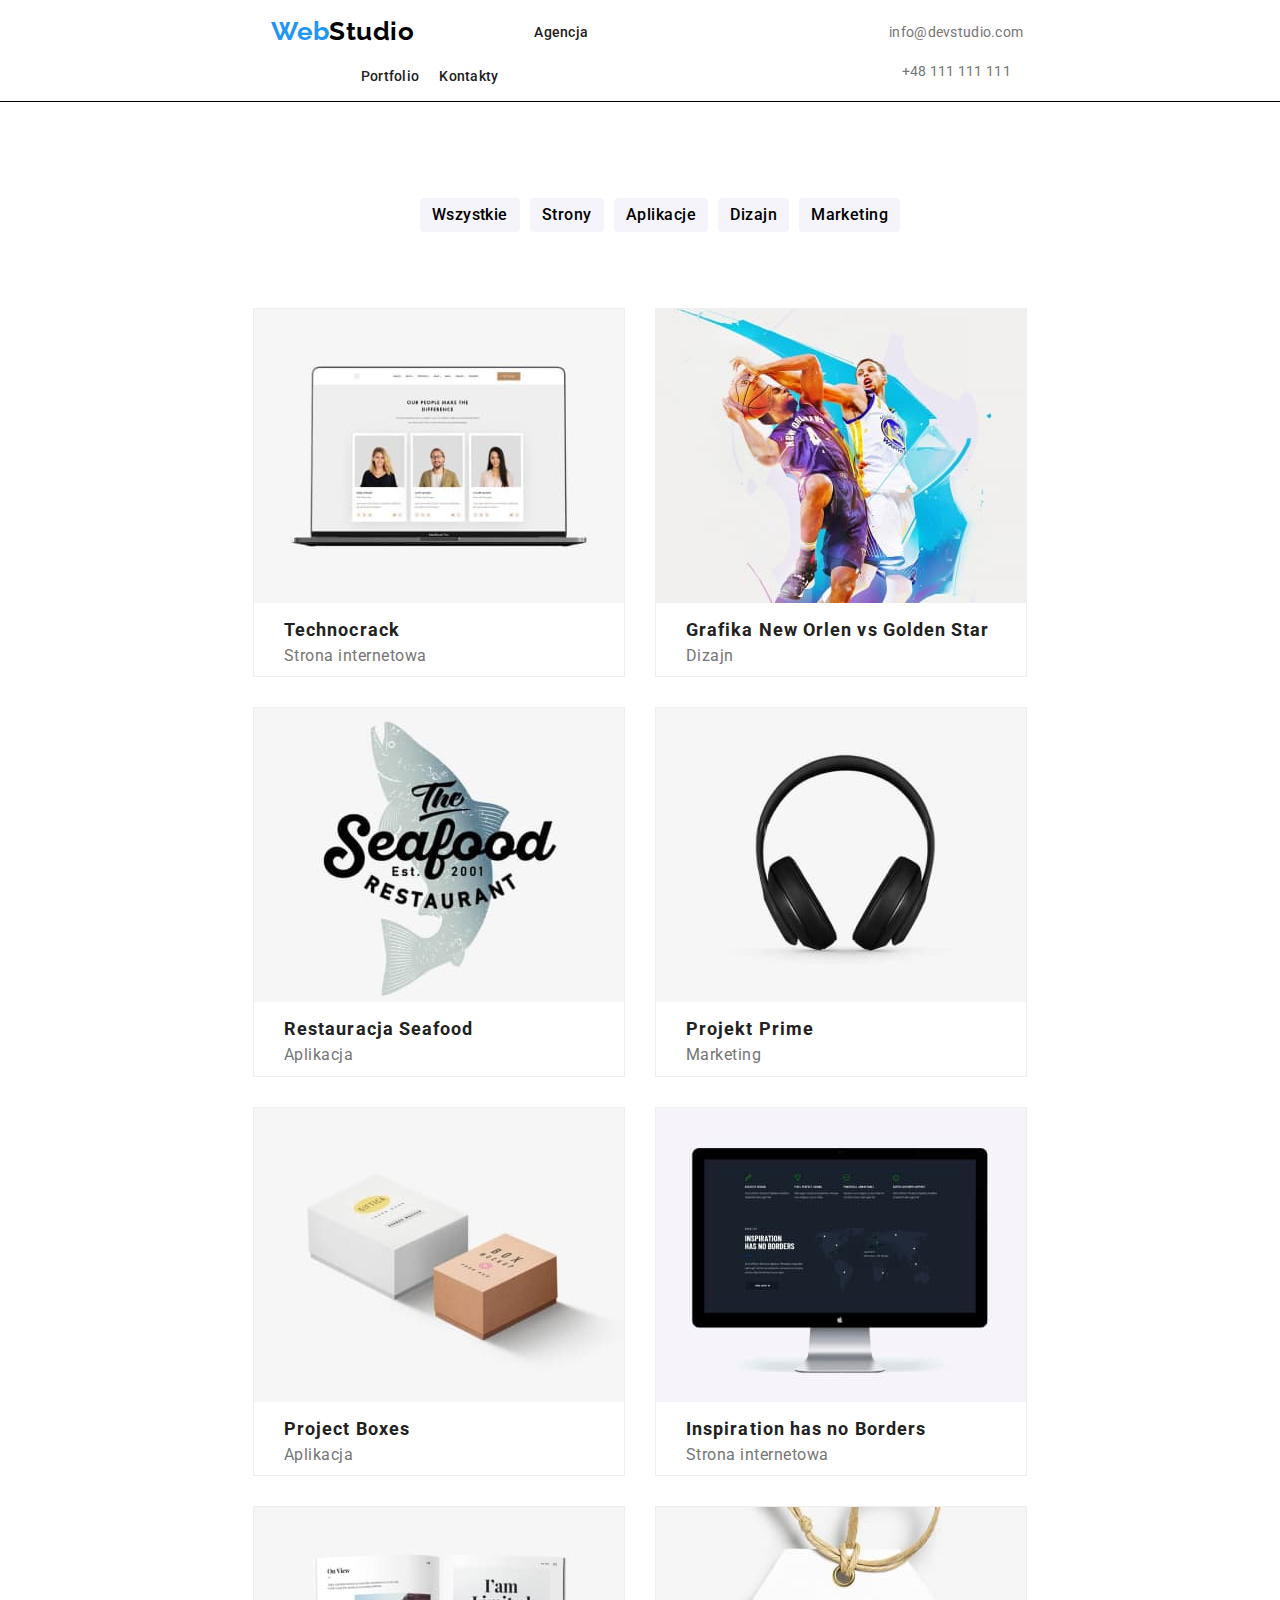
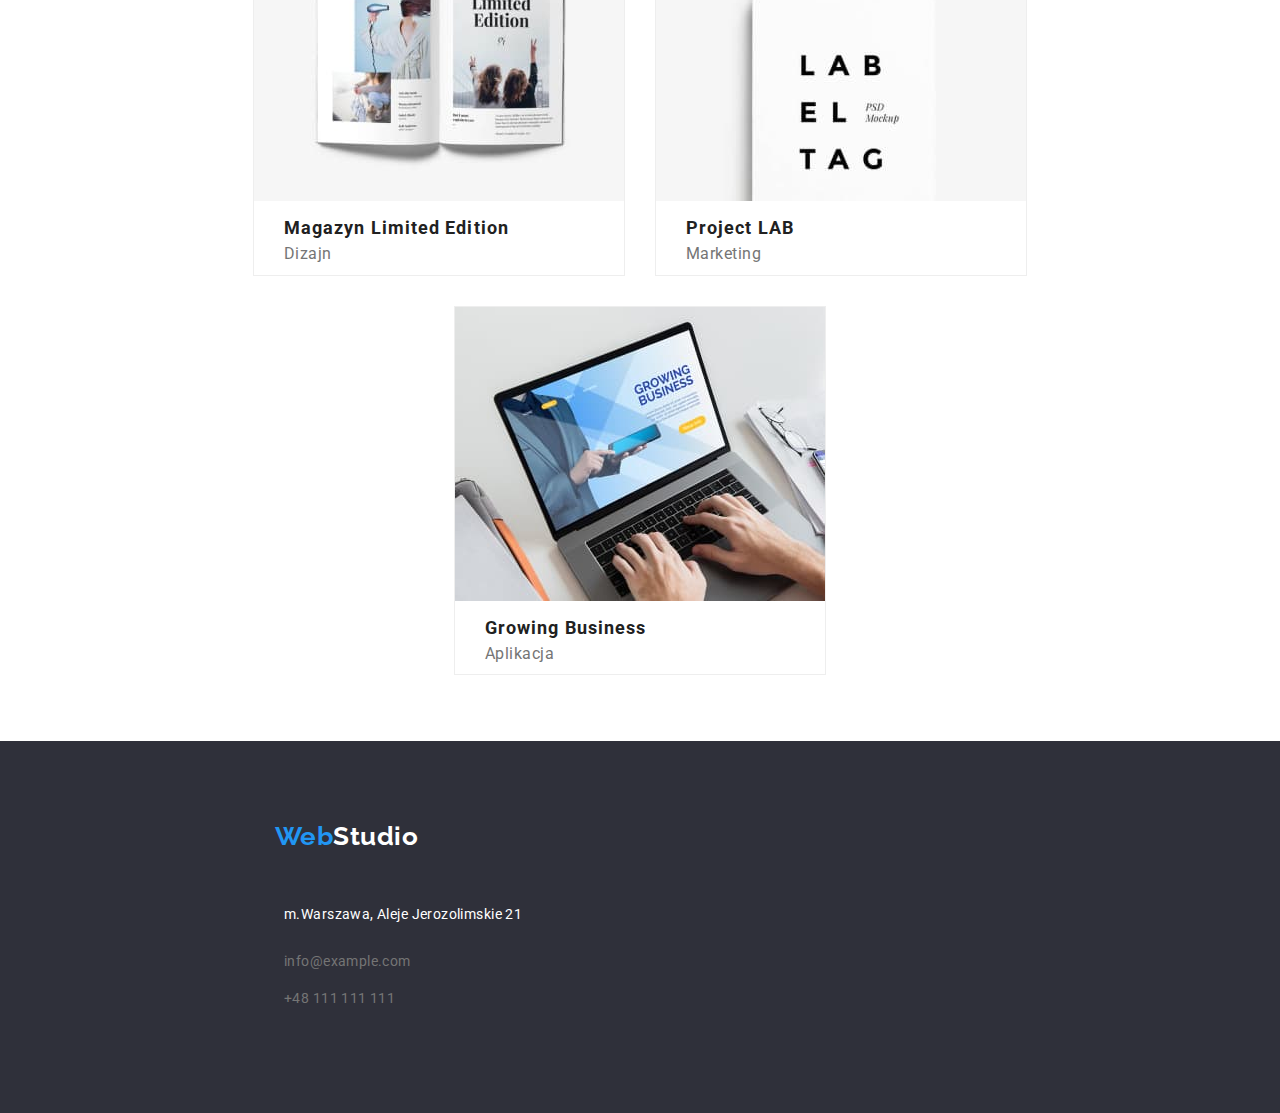
==== portfolio.html @ e56acc0c "Add files via upload" ====
<!DOCTYPE html>
<html lang="pl">
<head>
    <meta charset="UTF-8">
    <meta http-equiv="X-UA-Compatible" content="IE=edge">
    <meta name="viewport" content="width=device-width, initial-scale=1.0">
    <title>Portfolio</title>
    <link rel="stylesheet" href="./css/styles.css" />
    <link rel="preconnect" href="https://fonts.googleapis.com">
<link rel="preconnect" href="https://fonts.gstatic.com" crossorigin>
<link href="https://fonts.googleapis.com/css2?family=Raleway:wght@700&family=Roboto:wght@400;500;700;900&display=swap" rel="stylesheet">
</head>
<body>
    <header class="headerclass">
        <ul>
            <li><a class="logoup" href="./index.html">
                   <span class="logoup1">Web</span>
                   <span class="logoup2">Studio</span>
                </a></li>          
            <li><a class="nolinkup11" href="Agencja">Agencja</a></li>
            <li><a class="nolinkup1" href="portfolio.html">Portfolio</a></li>
            <li><a class="nolinkup1" href="kontakty">Kontakty</a></li>
        </ul>
        <ul class="logoright">
            <li><a class="nolinkup2" href="mailto:info@devstudio.com">info@devstudio.com</a></li>
            <li><a class="nolinkup2" href="tel:+48 111 111 111">+48 111 111 111</a></li>
        </ul>
    </header>
    <main>
        <section class="bsection">
            <ul>
                <li><button type="button">Wszystkie</button></li>
                <li><button type="button">Strony</button></li>
                <li><button type="button">Aplikacje</button></li>
                <li><button type="button">Dizajn</button></li>
                <li><button type="button">Marketing</button></li>
            </ul>
        </section>
        <section>
         <ul class="wrap">
            <li>
                <img
                src="images/imgP1.jpg"
                alt="1"
                width="370"
                height="294"
                />
                <h3>Technocrack</h3>
                <p>Strona internetowa</p>
            </li>
            <li>
                <img
                src="images/imgP2.jpg"
                alt="2"
                width="370"
                height="294"
                />
                <h3>Grafika New Orlen vs Golden Star</h3>
                <p>Dizajn</p>
            </li>
            <li>
                <img
                src="images/imgP3.jpg"
                alt="3"
                width="370"
                height="294"
                />
                <h3>Restauracja Seafood</h3>
                <p>Aplikacja</p>
            </li>
            <li>
                <img
                src="images/imgP4.jpg"
                alt="4"
                width="370"
                height="294"
                />
                <h3>Projekt Prime</h3>
                 <p>Marketing</p>
            </li>
            <li>
                <img
                src="images/imgP5.jpg"
                alt="5"
                width="370"
                height="294"
                />
                <h3>Project Boxes</h3>
                <p>Aplikacja</p>
            </li>
            <li>
                <img
                src="images/imgP6.jpg"
                alt="6"
                width="370"
                height="294"
                />
                <h3>Inspiration has no Borders</h3>
                <p>Strona internetowa</p>
            </li>
            <li>
                <img
                src="images/imgP7.jpg"
                alt="7"
                width="370"
                height="294"
                />
                <h3>Magazyn Limited Edition</h3>
                <p>Dizajn</p>
            </li>
            <li>
                <img
                src="images/imgP8.jpg"
                alt="8"
                width="370"
                height="294"
                />
                <h3>Project LAB</h3>
                <p>Marketing</p>
            </li>
            <li>
                <img
                src="images/imgP9.jpg"
                alt="9"
                width="370"
                height="294"
                />
                <h3>Growing Business</h3>
                <p>Aplikacja</p>
            </li>
         </ul>  
        </section>
    </main>
    <footer class="foot">
             <a class="logoup logodown" 
                href="./index.html">
                <span class="logoup1">Web</span>
                <span class="logoup3">Studio</span>
             </a>
        <ul class="logodown2">
            <li><address><p class="addres">m.Warszawa, Aleje Jerozolimskie 21</p></address></li>
            <li><a class="nolinke" href="mailto:info@example.com">info@example.com</a></li>
            <li><a class="nolink" href="tel:+48 111 111 111">+48 111 111 111</a></li>
        </ul>    
    </footer>
</body>
</html>
---- css/styles.css ----
/* body */
/* font-family: 'Raleway', sans-serif; */
/* font-family: 'Roboto', sans-serif; */

body {
    font-family: 'Roboto', sans-serif;
    color: #212121;
    margin: 0;
}


                                        /* header */
header {
    border-bottom: #000000 solid 1px;
}
.headerclass {
    display: flex;
    background-color: #FFFFFF;
    justify-content: space-between;
    align-items: center;
}


.headerclass ul {
    display: flex;
    flex-wrap: wrap;
    list-style: none;
    justify-content: center;
    gap: 20px;
    align-items: center;
    margin-left: 215px;
}
.logoright {
    margin-right: 227px;
}
.logoup {
    font-family: 'Raleway', sans-serif;
    font-size: 26px;
    font-weight: 700;
    text-decoration: none;
    letter-spacing: 0.03rem;
    display: flex;
}
.logoup li {
    text-decoration: none;
}
.logoup1 {
    color: #2196F3;
}
.logoup2 {
    color: #000000;
}
.nolinkup11 {
    margin-left: 100px;
    text-decoration: none;
    color: #212121;
    font-weight: 500;
    font-size: 14px;
    line-height: 0.875px;
    /* line-height: 16px; */
    letter-spacing: 0.02em;

}
.nolinkup1 {
    text-decoration: none;
    color: #212121;
    font-weight: 500;
    font-size: 14px;
    line-height: 0.875px;
    /* line-height: 16px; */
    letter-spacing: 0.02em;
}
.nolinkup2 {
    text-decoration: none;
    color: #757575;
    font-size: 500;
    font-size: 14px;
    line-height: 0.875;
    /* line-height: 16px; */
    letter-spacing: 0.02em;
}
.nolinkup1:hover {
    color: #2196F3;
}
.nolinkup2:hover {
    color: #2196F3;
}

                                    /* FOOTER */

.foot {
    background-color: #2F303A;
    height: 252px;
    padding: 60px;
}
.logodown {
    padding-top: 20px;
    padding-bottom: 20px;
    margin-left: 215px;
}

/* footer a {
   
} */
.foot ul {
    list-style: none;
}
.logoup3 {
    color: #ffffff;
}
.logodown2 {
    margin-left: 215px;
    padding-inline-start: 0;
}
.logodown2 li {
    padding: 9px;
}
.addres {
    color: #FFFFFF;
    font-style: normal;
    font-size: 14px;
    line-height: 0.583;
    /* line-height: 24px; */
    letter-spacing: 0.03em;
}
.nolinke {
    color: #757575;
    font-size: 14px;
    line-height: 0.583;
    /* line-height: 24px; */
    letter-spacing: 0.03em;
    text-decoration: none;
}
.nolink {
    text-decoration: none;
    color: #757575;
    font-size: 14px;
    line-height: 0.583;
    /* line-height: 24px; */
    letter-spacing: 0.03em;
}

                                        /* MAIN */
                                        /* INDEX */
.title {
    background-color: #2F303A;
    justify-content: center;
    text-align: center;
    /* width: 1600px; */
    height: 600px;
    padding-top: 200px;
    
}

.title h1 {
    text-transform: uppercase;
    letter-spacing: 0.25rem;
    /* line-height: 60px; */
    font-size: 44px;
    line-height: 0.73;
    color: #FFFFFF; 
    padding:60px 452px 60px 452px;
    
    /* flex-direction: row;
    text-align:justify; */
    
}
.title button {
    font-size: 16px;
    font-weight: 700;
    color:#FFFFFF;
    background-color: #2196F3;
    cursor: pointer;
    padding: 12px;
    border-radius: 4px;  
    border: none;
    letter-spacing: 0.03em;
    font-family: inherit;
}
                                /* LOREM */
.lorem {
    padding: 30px;
    margin-left: 215px;
    margin-right: 215px;

}
.lorem h2 {
    display: none;
}
.lorem h3 {
    font-size:14px;
    line-height: 0.875;
    /* line-height: 16px; */
    letter-spacing: 0.03em;
    text-transform: uppercase;
}
.lorem ul {
    display: flex;
    text-align: left;
    gap:30px;
    list-style: none;
}
.lorem p {
    color: #757575;
    font-size: 14px;
    letter-spacing: 0.03em;
}

                                /* 2 sekcja */
.imagin {
    text-align: center;
}
.imagin h2 {
    font-size: 36px;
    line-height: 42px;
    letter-spacing: 0.03em;
}
.imagin ul {
    display: flex;
    justify-content: center;
    flex-wrap: wrap;
    gap: 30px;
    list-style: none;
}
                                /* 3 sekcja */
.teamlist {
    background-color: #F5F4FA;
    padding: 30px;
}
.teamlist h2 {
    font-size: 36px;
    line-height: 0.857;
    /* line-height: 42px; */
    letter-spacing: 0.03em;
}
.teamlist ul {
    display: flex;
    justify-content: center;
    text-align: center;
    flex-wrap: wrap;
    gap: 30px;
    list-style: none;
}
.teamlist li {
    box-shadow: 0px 1px 3px rgba(0, 0, 0, 0.12), 0px 1px 1px rgba(0, 0, 0, 0.14), 0px 2px 1px rgba(0, 0, 0, 0.2);
    border-radius: 0px 0px 4px 4px;
}
.teamlist h2 {
    text-align: center;
}
.teamlist h3 {
    font-size: 16px;
    line-height: 0.842;
    /* line-height: 19px; */
    letter-spacing: 0.03em;
}
.teamlist p {
    font-size: 16px;
    line-height: 0.842;
    /* line-height: 19px; */
    letter-spacing: 0.03em;
    color:#757575;
}

                                        /* PORTFOLIO */
.bsection ul {
    display: flex;
    justify-content: center;
    gap: 10px;
    list-style: none;
    padding-top: 80px;
    padding-bottom: 20px;
}
.bsection button {
    font-weight: 500;
    cursor: pointer;
    background-color: #F5F4FA;
    padding: 12px;
    border-radius: 4px;  
    border: none;
    letter-spacing: 0.03em;
    font-family: inherit;
    font-size: 16px;
    line-height: 0.615;
    /* line-height: 26px; */
}
.bsection button:hover {
    background-color: #2196F3;
    color: #FFFFFF;
}
.wrap {
    display: flex;
    /* flex-direction: row; */
    justify-content: center;
    flex-wrap: wrap;
    gap:30px;
    list-style: none;
    padding: 40px 215px 50px 215px;
    /* padding-top: 40px;
    padding-left: 215px;
    padding-right: 215px;
    padding-bottom: 40px; */
}
.wrap li {
    background-color: #ffffff;
    border: 1px solid #EEEEEE;
}
.wrap img {
    background-color: #eeeeee;
}
.wrap h3 {
    margin-left: 30px;
    font-size: 18px;
    /* line-height: 36px; */
    line-height: 0.5;
    letter-spacing: 0.06em;
}
.wrap p {
    margin-left: 30px;
    color: #757575;
    font-size: 16px;
    line-height: 0.533;
    /* line-height: 30px; */
    letter-spacing: 0.03em;
}
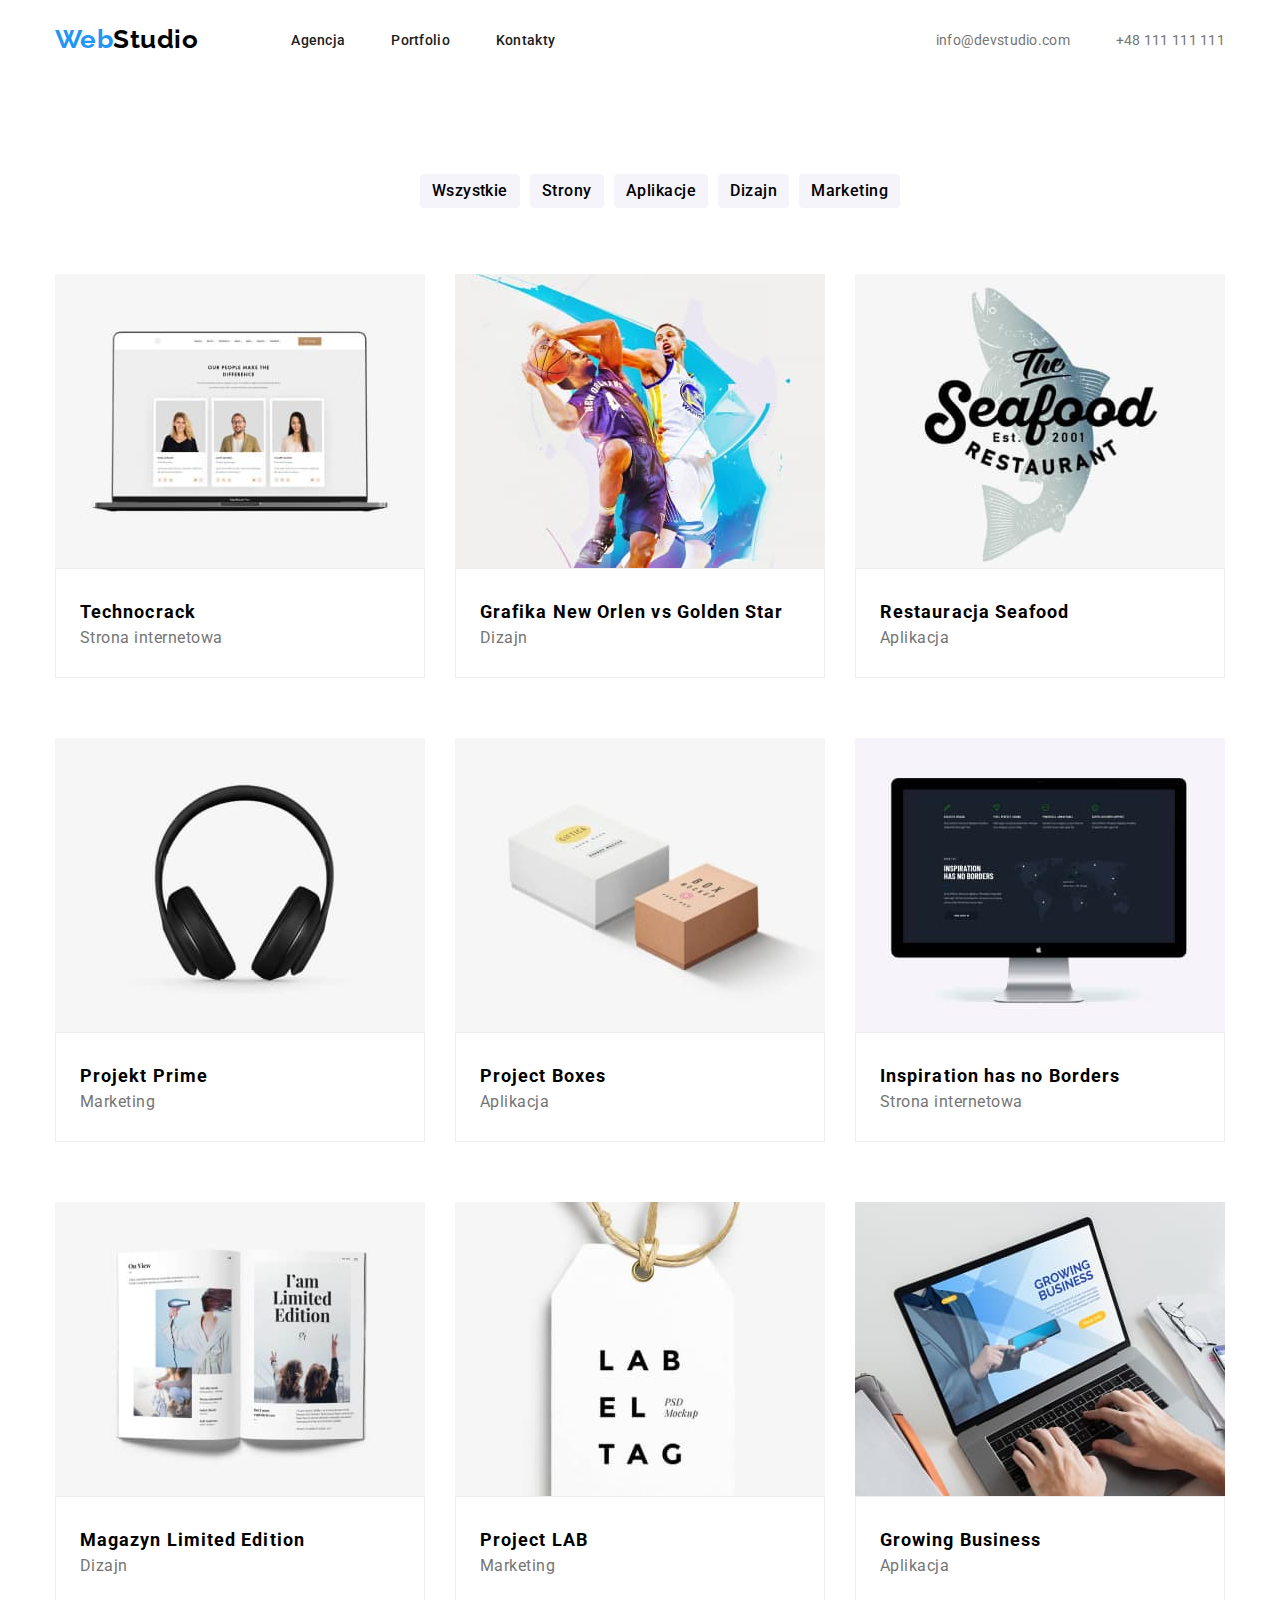
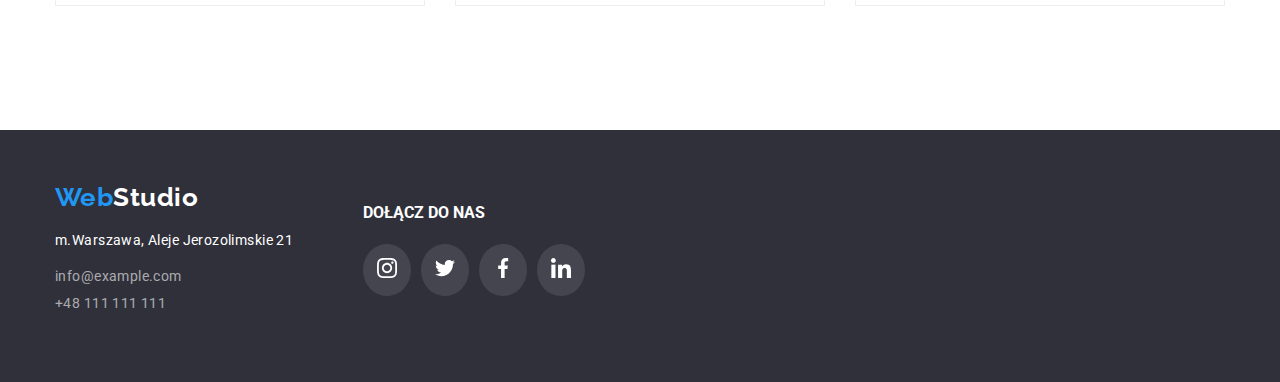
==== commit 476c85d3: "Add files via upload" ====
--- a/portfolio.html
+++ b/portfolio.html
@@ -5,143 +5,174 @@
     <meta http-equiv="X-UA-Compatible" content="IE=edge">
     <meta name="viewport" content="width=device-width, initial-scale=1.0">
     <title>Portfolio</title>
+    <link rel="stylesheet" href="https://cdnjs.cloudflare.com/ajax/libs/modern-normalize/1.0.0/modern-normalize.min.css"/>
     <link rel="stylesheet" href="./css/styles.css" />
-    <link rel="preconnect" href="https://fonts.googleapis.com">
+<link rel="preconnect" href="https://fonts.googleapis.com">
 <link rel="preconnect" href="https://fonts.gstatic.com" crossorigin>
 <link href="https://fonts.googleapis.com/css2?family=Raleway:wght@700&family=Roboto:wght@400;500;700;900&display=swap" rel="stylesheet">
 </head>
-<body>
-    <header class="headerclass">
-        <ul>
-            <li><a class="logoup" href="./index.html">
-                   <span class="logoup1">Web</span>
-                   <span class="logoup2">Studio</span>
-                </a></li>          
-            <li><a class="nolinkup11" href="Agencja">Agencja</a></li>
-            <li><a class="nolinkup1" href="portfolio.html">Portfolio</a></li>
-            <li><a class="nolinkup1" href="kontakty">Kontakty</a></li>
-        </ul>
-        <ul class="logoright">
-            <li><a class="nolinkup2" href="mailto:info@devstudio.com">info@devstudio.com</a></li>
-            <li><a class="nolinkup2" href="tel:+48 111 111 111">+48 111 111 111</a></li>
-        </ul>
-    </header>
-    <main>
-        <section class="bsection">
-            <ul>
-                <li><button type="button">Wszystkie</button></li>
-                <li><button type="button">Strony</button></li>
-                <li><button type="button">Aplikacje</button></li>
-                <li><button type="button">Dizajn</button></li>
-                <li><button type="button">Marketing</button></li>
-            </ul>
+<body>   
+    <header>
+        <section class="headcont">
+            <div class="container">
+                <div class="headerdiv">
+                    <div class="headdiv">
+                        <nav class="head1">
+                            <a class="logoup nolink" href="./index.html">
+                                <span class="logoup11">Web</span>
+                                <span class="logoup12">Studio</span>
+                            </a>
+                            <ul>             
+                                <li><a class="logoup2 nolink" href="Agencja">Agencja</a></li>
+                                <li><a class="logoup2 nolink" href="portfolio.html">Portfolio</a></li>
+                                <li><a class="logoup2 nolink" href="kontakty">Kontakty</a></li>
+                            </ul>
+                        </nav>
+                    </div>
+                    <div class="headdiv">
+                        <nav class="head2">
+                            <ul class="head2list">
+                                <li><a class="logoup3 nolink" href="mailto:info@devstudio.com">info@devstudio.com</a></li>
+                                <li><a class="logoup3 nolink" href="tel:+48 111 111 111">+48 111 111 111</a></li>
+                            </ul>
+                        </nav>
+                    </div>
+                </div>
+            </div>
+        </section>
+     </header>
+     <main>
+        <section>
+            <div class="container">
+                <div class="bsection">
+                    <ul>
+                        <li><button type="button">Wszystkie</button></li>
+                        <li><button type="button">Strony</button></li>
+                        <li><button type="button">Aplikacje</button></li>
+                        <li><button type="button">Dizajn</button></li>
+                        <li><button type="button">Marketing</button></li>
+                    </ul>
+                </div>
+            </div>
         </section>
         <section>
-         <ul class="wrap">
-            <li>
-                <img
-                src="images/imgP1.jpg"
-                alt="1"
-                width="370"
-                height="294"
-                />
-                <h3>Technocrack</h3>
-                <p>Strona internetowa</p>
-            </li>
-            <li>
-                <img
-                src="images/imgP2.jpg"
-                alt="2"
-                width="370"
-                height="294"
-                />
-                <h3>Grafika New Orlen vs Golden Star</h3>
-                <p>Dizajn</p>
-            </li>
-            <li>
-                <img
-                src="images/imgP3.jpg"
-                alt="3"
-                width="370"
-                height="294"
-                />
-                <h3>Restauracja Seafood</h3>
-                <p>Aplikacja</p>
-            </li>
-            <li>
-                <img
-                src="images/imgP4.jpg"
-                alt="4"
-                width="370"
-                height="294"
-                />
-                <h3>Projekt Prime</h3>
-                 <p>Marketing</p>
-            </li>
-            <li>
-                <img
-                src="images/imgP5.jpg"
-                alt="5"
-                width="370"
-                height="294"
-                />
-                <h3>Project Boxes</h3>
-                <p>Aplikacja</p>
-            </li>
-            <li>
-                <img
-                src="images/imgP6.jpg"
-                alt="6"
-                width="370"
-                height="294"
-                />
-                <h3>Inspiration has no Borders</h3>
-                <p>Strona internetowa</p>
-            </li>
-            <li>
-                <img
-                src="images/imgP7.jpg"
-                alt="7"
-                width="370"
-                height="294"
-                />
-                <h3>Magazyn Limited Edition</h3>
-                <p>Dizajn</p>
-            </li>
-            <li>
-                <img
-                src="images/imgP8.jpg"
-                alt="8"
-                width="370"
-                height="294"
-                />
-                <h3>Project LAB</h3>
-                <p>Marketing</p>
-            </li>
-            <li>
-                <img
-                src="images/imgP9.jpg"
-                alt="9"
-                width="370"
-                height="294"
-                />
-                <h3>Growing Business</h3>
-                <p>Aplikacja</p>
-            </li>
-         </ul>  
+            <div class="container">
+                <div class="wrap">
+                    <ul>
+                        <li>
+                            <div class="portimg">
+                                <img src="images/imgP1.jpg" alt="1" width="370" height="294"/>
+                            </div>
+                            <div class="wraptext">
+                                <h3>Technocrack</h3>
+                                <p>Strona internetowa</p>
+                            </div>   
+                        </li>
+                        <li>
+                            <div class="portimg">
+                                <img src="images/imgP2.jpg" alt="2" width="370" height="294"/>
+                            </div>
+                            <div class="wraptext">
+                                <h3>Grafika New Orlen vs Golden Star</h3>
+                                <p>Dizajn</p>
+                            </div> 
+                        </li>
+                        <li>
+                            <div class="portimg">
+                                <img src="images/imgP3.jpg" alt="3" width="370" height="294"/>
+                            </div>
+                            <div class="wraptext">
+                                <h3>Restauracja Seafood</h3>
+                                <p>Aplikacja</p>
+                            </div>
+                        </li>
+                        <li>
+                            <div class="portimg">
+                                <img src="images/imgP4.jpg" alt="4" width="370" height="294"/>
+                            </div>
+                            <div class="wraptext">
+                                <h3>Projekt Prime</h3>
+                                <p>Marketing</p>
+                            </div>
+                        </li>
+                        <li>
+                            <div class="portimg">
+                                <img src="images/imgP5.jpg" alt="5" width="370" height="294"/>
+                            </div>
+                            <div class="wraptext">
+                                <h3>Project Boxes</h3>
+                                <p>Aplikacja</p>
+                            </div>
+                        </li>
+                        <li>
+                            <div class="portimg">
+                                <img src="images/imgP6.jpg" alt="6" width="370" height="294"/>
+                            </div>
+                            <div class="wraptext">
+                                <h3>Inspiration has no Borders</h3>
+                                <p>Strona internetowa</p>
+                            </div>
+                        </li>
+                        <li>
+                            <div class="portimg">
+                                <img src="images/imgP7.jpg" alt="7" width="370" height="294"/>
+                            </div>
+                            <div class="wraptext">
+                                <h3>Magazyn Limited Edition</h3>
+                                <p>Dizajn</p>
+                            </div>
+                        </li>
+                        <li>
+                            <div class="portimg">
+                                <img src="images/imgP8.jpg" alt="8" width="370" height="294"/>
+                            </div>
+                            <div class="wraptext">
+                                <h3>Project LAB</h3>
+                                <p>Marketing</p>
+                            </div>
+                        </li>
+                        <li>
+                            <div class="portimg">
+                                <img src="images/imgP9.jpg" alt="9" width="370" height="294"/>
+                            </div>
+                            <div class="wraptext">
+                                <h3>Growing Business</h3>
+                                <p>Aplikacja</p>
+                            </div>
+                        </li>
+                    </ul>
+                </div> 
+            </div>
         </section>
-    </main>
-    <footer class="foot">
-             <a class="logoup logodown" 
-                href="./index.html">
-                <span class="logoup1">Web</span>
-                <span class="logoup3">Studio</span>
-             </a>
-        <ul class="logodown2">
-            <li><address><p class="addres">m.Warszawa, Aleje Jerozolimskie 21</p></address></li>
-            <li><a class="nolinke" href="mailto:info@example.com">info@example.com</a></li>
-            <li><a class="nolink" href="tel:+48 111 111 111">+48 111 111 111</a></li>
-        </ul>    
-    </footer>
+     </main>
+     <footer>
+        <section class="footcont">
+            <div class="container">
+                <div class="footdiv">
+                    <div class="footdivone">
+                        <a class="logodown nolink" href="./index.html">
+                            <span class="logodown11">Web</span>
+                            <span class="logodown12">Studio</span>
+                        </a>
+                        <ul class="logodownlist">
+                            <li><address><p class="logodown2 downaddres nolink">m.Warszawa, Aleje Jerozolimskie 21</p></address></li>
+                            <li><a class="logodown2 downkontakt nolink" href="mailto:info@example.com">info@example.com</a></li>
+                            <li><a class="logodown2 downkontakt nolink" href="tel:+48 111 111 111">+48 111 111 111</a></li>
+                        </ul>
+                    </div>
+                    <div class="footdivtwo">
+                        <h4>dołącz do nas</h4>
+                        <ul class="">
+                            <li><svg width="20px" height="20px"><use href="./images/icons.svg#icon-instagram2"></use></svg></li>
+                            <li><svg width="20px" height="20px"><use href="./images/icons.svg#icon-twitter2"></use></svg></li>
+                            <li><svg width="20px" height="20px"><use href="./images/icons.svg#icon-facebook2"></use></svg></li>
+                            <li><svg width="20px" height="20px"><use href="./images/icons.svg#icon-linkedin2"></use></svg></li>
+                        </ul>
+                    </div>
+                </div>
+            </div>
+        </section>
+
+     </footer>
 </body>
 </html>--- a/css/styles.css
+++ b/css/styles.css
@@ -1,77 +1,81 @@
-/* body */
-/* font-family: 'Raleway', sans-serif; */
-/* font-family: 'Roboto', sans-serif; */
-
-body {
-    font-family: 'Roboto', sans-serif;
-    color: #212121;
-    margin: 0;
-}
-
-
-                                        /* header */
-header {
-    border-bottom: #000000 solid 1px;
-}
-.headerclass {
-    display: flex;
-    background-color: #FFFFFF;
+.container {
+    margin: 0 auto;
+    inline-size: 100%;
+    max-inline-size: 1200px;
+    padding: 0 15px;
+}
+
+                        /* HEADER  */
+
+
+.nolink {
+    text-decoration: none;
+}
+.headcont {
+    /* background-color: aqua; */
+    height: 80px;
+    display: flex;
+    align-items: center;
+    
+}
+.headerdiv {
+    display: flex;
     justify-content: space-between;
-    align-items: center;
-}
-
-
-.headerclass ul {
-    display: flex;
-    flex-wrap: wrap;
-    list-style: none;
-    justify-content: center;
-    gap: 20px;
-    align-items: center;
-    margin-left: 215px;
+    font-family: 'Roboto', sans-serif;
+}
+.headdiv {
+    /* background-color:bisque; */
+    /* display: inline; */
+    /* display: flex; */
+}
+.headdiv ul {
+    list-style: none;
+    padding: 0;
+    display: flex;
+    gap: 46px;
+    text-decoration: none;
+}
+.logohead {
+    text-decoration: none;
 }
 .logoright {
-    margin-right: 227px;
+    text-decoration: none;
+}
+
+.head1 {
+    display: flex;
+    align-items: center;
+    /* flex-direction: row; */
+    /* align-items: baseline; */
+    gap: 93px;
+    
+}
+.head2 {
+    
 }
 .logoup {
     font-family: 'Raleway', sans-serif;
     font-size: 26px;
     font-weight: 700;
-    text-decoration: none;
     letter-spacing: 0.03rem;
     display: flex;
 }
-.logoup li {
-    text-decoration: none;
-}
-.logoup1 {
+
+.logoup11 {
     color: #2196F3;
 }
+.logoup12 {
+    color: #000000;
+}
 .logoup2 {
-    color: #000000;
-}
-.nolinkup11 {
-    margin-left: 100px;
-    text-decoration: none;
     color: #212121;
     font-weight: 500;
     font-size: 14px;
     line-height: 0.875px;
     /* line-height: 16px; */
     letter-spacing: 0.02em;
-
-}
-.nolinkup1 {
-    text-decoration: none;
-    color: #212121;
-    font-weight: 500;
-    font-size: 14px;
-    line-height: 0.875px;
-    /* line-height: 16px; */
-    letter-spacing: 0.02em;
-}
-.nolinkup2 {
-    text-decoration: none;
+}
+.logoup3 {
     color: #757575;
     font-size: 500;
     font-size: 14px;
@@ -79,197 +83,411 @@
     /* line-height: 16px; */
     letter-spacing: 0.02em;
 }
-.nolinkup1:hover {
+.logoup2:hover {
     color: #2196F3;
 }
-.nolinkup2:hover {
+.logoup3:hover {
     color: #2196F3;
 }
 
-                                    /* FOOTER */
-
-.foot {
+
+                        /* FOOTER  */
+
+
+
+.footcont {
+    height: 252px;
     background-color: #2F303A;
-    height: 252px;
-    padding: 60px;
+    display: flex;
+    /* justify-content:left; */
+    align-items: center;
+}
+.footdiv {
+    font-family: 'Roboto', sans-serif;
+    /* background-color: blueviolet; */
+    display: flex;
+    gap: 70px;
+    
+
+}
+
+.footdivone {
+    /* background-color: blanchedalmond; */
 }
 .logodown {
-    padding-top: 20px;
-    padding-bottom: 20px;
-    margin-left: 215px;
-}
-
-/* footer a {
-   
-} */
-.foot ul {
-    list-style: none;
-}
-.logoup3 {
+    font-family: 'Raleway', sans-serif;
+    font-size: 26px;
+    font-weight: 700;
+    letter-spacing: 0.03rem;
+    display: flex;
+}
+
+.logodown11 {
+    color: #2196F3;
+}
+.logodown12 {
     color: #ffffff;
 }
-.logodown2 {
-    margin-left: 215px;
-    padding-inline-start: 0;
-}
-.logodown2 li {
-    padding: 9px;
-}
-.addres {
-    color: #FFFFFF;
+.logodownlist li {
+    margin-top: 9px;
+}
+.downaddres {
+    color: #ffffff;
     font-style: normal;
+    font-size: 14px;
+    line-height: 1.71;
+    /* line-height: 24px; */
+    letter-spacing: 0.03em;
+
+}
+.downkontakt {
+    color: rgba(255, 255, 255, 0.6);
     font-size: 14px;
     line-height: 0.583;
     /* line-height: 24px; */
     letter-spacing: 0.03em;
-}
-.nolinke {
-    color: #757575;
-    font-size: 14px;
-    line-height: 0.583;
-    /* line-height: 24px; */
-    letter-spacing: 0.03em;
+
+}
+.logodown2:hover {
+    color: #2196F3;
+}
+.footdivone ul {
+    list-style: none;
     text-decoration: none;
-}
-.nolink {
-    text-decoration: none;
-    color: #757575;
-    font-size: 14px;
-    line-height: 0.583;
-    /* line-height: 24px; */
-    letter-spacing: 0.03em;
-}
-
-                                        /* MAIN */
-                                        /* INDEX */
-.title {
-    background-color: #2F303A;
-    justify-content: center;
+    padding: 0;
+}
+
+.footdivtwo {
+    /* background-color: coral; */
+}
+.footdivtwo h4 {
+    text-transform: uppercase;
+    color: #ffffff;
+}
+.footdivtwo ul {
+    list-style: none;
+    padding: 0;
+    display: flex;
+    gap: 10px;
+}
+.footdivtwo li {    
+    padding: 14px;
+    /* border: 1px solid red; */
+    border-radius: 50%;
+    background-color: rgba(255, 255, 255, 0.1);
+}
+.footdivtwo li:hover {
+    background-color: #2196F3;
+}
+
+.footdivtwo svg {
+    
+}
+.footdown li {}
+
+
+
+
+                        /* MAIN  */
+
+                        /* SEKCJA 1 */
+
+.sec1 {
+    /* background-color: dimgray; */
+    background: #2F303A;
+    background-image: url(/images/imgback.jpg);
+    background-size: cover;
+    background-repeat: no-repeat;
+    /* background-color: rgba(47, 48, 58, 1); */
+    height: 600px;
+    display: flex;
+    align-items: center;
+    justify-content: center;
+}
+
+
+.div1sec1 {
     text-align: center;
-    /* width: 1600px; */
-    height: 600px;
-    padding-top: 200px;
-    
-}
-
-.title h1 {
+    align-items: center;
+}
+.div1box {
+    align-items: center;
+    font-family: 'Roboto', sans-serif;
+    /* max-width: 696px; */
+}
+.div1sec1 h1 {
+
     text-transform: uppercase;
     letter-spacing: 0.25rem;
     /* line-height: 60px; */
     font-size: 44px;
-    line-height: 0.73;
+    line-height: 1.36;
     color: #FFFFFF; 
-    padding:60px 452px 60px 452px;
-    
-    /* flex-direction: row;
-    text-align:justify; */
-    
-}
-.title button {
+    margin: 0 auto 30px auto;
+    max-inline-size: 696px;
+}
+.div1sec1 button {
     font-size: 16px;
     font-weight: 700;
     color:#FFFFFF;
     background-color: #2196F3;
     cursor: pointer;
-    padding: 12px;
+    padding: 10px 41px;
     border-radius: 4px;  
     border: none;
     letter-spacing: 0.03em;
     font-family: inherit;
-}
-                                /* LOREM */
-.lorem {
-    padding: 30px;
-    margin-left: 215px;
-    margin-right: 215px;
-
-}
-.lorem h2 {
+    line-height:1.875;
+}
+
+
+                        /* SEKCJA 2 */
+
+
+
+
+
+
+.loremlistcont {
+    /* background-color: beige; */
+    display: flex;
+    justify-content: center;
+    align-items: center;
+    margin-top: 94px;
+    /* margin-bottom: 94px; */
+}
+.loremlist {
+    font-family: 'Roboto', sans-serif;
+    /* display: block; */
+    
+}
+.loremlist h2 {
     display: none;
-}
-.lorem h3 {
+
+}
+.loremlist ul {
+    /* background-color: #486548; */
+    list-style: none;
+    display: flex;
+    padding: 0;
+    gap: 30px;
+}
+.loremlist h3 {
+    color: #212121;
     font-size:14px;
     line-height: 0.875;
     /* line-height: 16px; */
     letter-spacing: 0.03em;
     text-transform: uppercase;
-}
-.lorem ul {
-    display: flex;
-    text-align: left;
-    gap:30px;
-    list-style: none;
-}
-.lorem p {
+    /* margin-block-end: 10px; */
+}
+.loremlist p {
     color: #757575;
     font-size: 14px;
     letter-spacing: 0.03em;
-}
-
-                                /* 2 sekcja */
-.imagin {
+
+}
+.loremlist li {
+    /* background-color: #457812; */
+    /* width: 270px; */
+
+}
+
+.lorembox {
+    /* background-color: #254721; */
+    display: flex;
+    justify-content: center;
+    align-items: center;
+    width: 270px;
+    height: 120px;
+    background: #F5F4FA;
+    border-radius: 4px;
+}
+
+
+
+                        /* SEKCJA 3 */
+
+
+
+.loremimg {
+    margin-top: 94px;
+    /* background-color:darkgrey; */
+    display: flex;
+    justify-content: center;
+}
+.loremimgdiv {
+    /* background-color: gold; */
+    font-family: 'Roboto', sans-serif;
     text-align: center;
 }
-.imagin h2 {
+.loremimgdiv h2 {
     font-size: 36px;
-    line-height: 42px;
-    letter-spacing: 0.03em;
-}
-.imagin ul {
-    display: flex;
-    justify-content: center;
-    flex-wrap: wrap;
+    /* line-height: 42px; */
+    line-height: 0.857;
+    letter-spacing: 0.03em;
+    margin-block-end: 50px;
+}
+.loremimgdiv ul {
+    list-style: none;
+    display: flex;
+    justify-content: center;
     gap: 30px;
-    list-style: none;
-}
-                                /* 3 sekcja */
-.teamlist {
-    background-color: #F5F4FA;
-    padding: 30px;
-}
-.teamlist h2 {
+    padding: 0;
+    margin-bottom: 94px;
+}
+
+
+
+
+
+                        /* SEKCJA 4 */
+
+
+
+
+.teamcont {
+    /* background-color: blanchedalmond; */
+    background: #F5F4FA;
+    display: flex;
+    justify-content: center;
+    align-items: center;
+    height: 648px;
+}
+.teamdiv {
+    /* margin-block: 94px; */
+    /* background-color: rgb(121, 45, 45); */
+    font-family: 'Roboto', sans-serif;
+}
+.teamdivdown {
+    gap: 30px;
+}
+.teamdiv h2 {
+    text-align: center;
     font-size: 36px;
     line-height: 0.857;
     /* line-height: 42px; */
     letter-spacing: 0.03em;
-}
-.teamlist ul {
-    display: flex;
-    justify-content: center;
-    text-align: center;
-    flex-wrap: wrap;
-    gap: 30px;
-    list-style: none;
-}
-.teamlist li {
+    margin-block-end: 50px;
+}
+.teamdiv ul {
+    list-style: none;
+    display: flex;
+    justify-content: center;
+    /* gap: 30px; */
+    padding: 0;
+}
+
+.teamdiv li {
     box-shadow: 0px 1px 3px rgba(0, 0, 0, 0.12), 0px 1px 1px rgba(0, 0, 0, 0.14), 0px 2px 1px rgba(0, 0, 0, 0.2);
     border-radius: 0px 0px 4px 4px;
-}
-.teamlist h2 {
+    background-color: #ffffff;
     text-align: center;
 }
-.teamlist h3 {
+
+.teamdiv h3 {
     font-size: 16px;
     line-height: 0.842;
     /* line-height: 19px; */
     letter-spacing: 0.03em;
-}
-.teamlist p {
+    padding-top: 30px;
+    padding-bottom: 10px;
+}
+.teamdiv p {
     font-size: 16px;
     line-height: 0.842;
     /* line-height: 19px; */
     letter-spacing: 0.03em;
     color:#757575;
-}
-
-                                        /* PORTFOLIO */
+    padding-bottom: 16px;
+}
+
+.teamdivsvg {
+    /* background-color: cadetblue; */
+    margin-bottom: 30px; 
+    gap: 10px;
+}
+.teamdivsvg li {
+    /* border: 1px solid rgb(152, 146, 158); */
+    border-radius: 50%;
+    padding: 14px;
+    box-shadow: none;
+    }
+.teamdivsvg li:hover {
+    background-color: #2196F3;
+}
+.teamdivsvg svg:hover {
+    
+
+}
+
+
+
+
+
+
+
+
+
+                        /* SEKCJA 5 */
+.castomerscont {
+    /* background-color: aquamarine; */
+    font-family: 'Roboto', sans-serif;
+    /* height: 350px; */
+    display: flex;
+    justify-content: center;
+    align-items: center;
+}
+.castomerscontdiv {
+    /* background-color: azure; */
+    text-align: center;
+    margin: 94px 0;
+}
+.castomerscontdiv h2 {
+    font-size: 36px;
+}
+.castomerscontdiv ul {
+    /* background-color: bisque; */
+    list-style: none;
+    padding: 0;
+    display: flex;
+    justify-content: space-between;
+}
+.castomerscontdiv svg {
+    border:1px solid #AFB1B8;
+}
+.castomerscontdiv svg:hover {
+    border: solid 1px #2196F3;
+    fill: #2196F3;
+}
+
+
+
+
+
+                            /* PORTFOLIO  */
+
+
+                            /* SEKCJA 1  */
+
+
+/* .booooo
+.opppp
+.ppppppppppp
+.lllllllll */
+.bsection {
+    font-family: 'Roboto', sans-serif;
+
+}
 .bsection ul {
     display: flex;
     justify-content: center;
     gap: 10px;
     list-style: none;
-    padding-top: 80px;
-    padding-bottom: 20px;
+    /* padding-block-start: 80px;
+    padding-block-end: 20px; */
+    margin-top: 94px;
+    margin-bottom: 50px;
 }
 .bsection button {
     font-weight: 500;
@@ -288,39 +506,56 @@
     background-color: #2196F3;
     color: #FFFFFF;
 }
+.bsection button:focus {
+    box-shadow: 0px 3px 1px rgba(0, 0, 0, 0.1), 0px 1px 2px rgba(0, 0, 0, 0.08), 0px 2px 2px rgba(0, 0, 0, 0.12);
+}
+
 .wrap {
-    display: flex;
-    /* flex-direction: row; */
-    justify-content: center;
+    /* background-color: antiquewhite; */
+    display: flex;
+    font-family: 'Roboto', sans-serif;
+}
+.wrap ul {
+    display: flex;
     flex-wrap: wrap;
-    gap:30px;
-    list-style: none;
-    padding: 40px 215px 50px 215px;
-    /* padding-top: 40px;
-    padding-left: 215px;
-    padding-right: 215px;
-    padding-bottom: 40px; */
+    margin-bottom: 94px;
+    list-style: none;
+    padding: 0;
+    gap: 30px;
 }
 .wrap li {
+    flex-basis: calc(100%/3);
+    margin-bottom: 30px;
+    max-width: 370px;        
+
+}
+.wrap li:hover {
+    box-shadow: 0px 1px 1px rgba(0, 0, 0, 0.12), 0px 4px 4px rgba(0, 0, 0, 0.06), 1px 4px 6px rgba(0, 0, 0, 0.16);
+}
+.portimg {
+    width: 370px;
+    height: 294px;
+}                     
+.wraptext {
     background-color: #ffffff;
     border: 1px solid #EEEEEE;
-}
-.wrap img {
-    background-color: #eeeeee;
+    width: 370px;
+    height: 110px;
+    padding: 20px 24px 20px 24px;
 }
 .wrap h3 {
-    margin-left: 30px;
+    /* margin-inline-start: 30px; */
     font-size: 18px;
     /* line-height: 36px; */
     line-height: 0.5;
     letter-spacing: 0.06em;
+    /* margin-bottom: 4px; */
 }
 .wrap p {
-    margin-left: 30px;
+    /* margin-inline-start: 30px; */
     color: #757575;
     font-size: 16px;
     line-height: 0.533;
     /* line-height: 30px; */
     letter-spacing: 0.03em;
-}
-
+}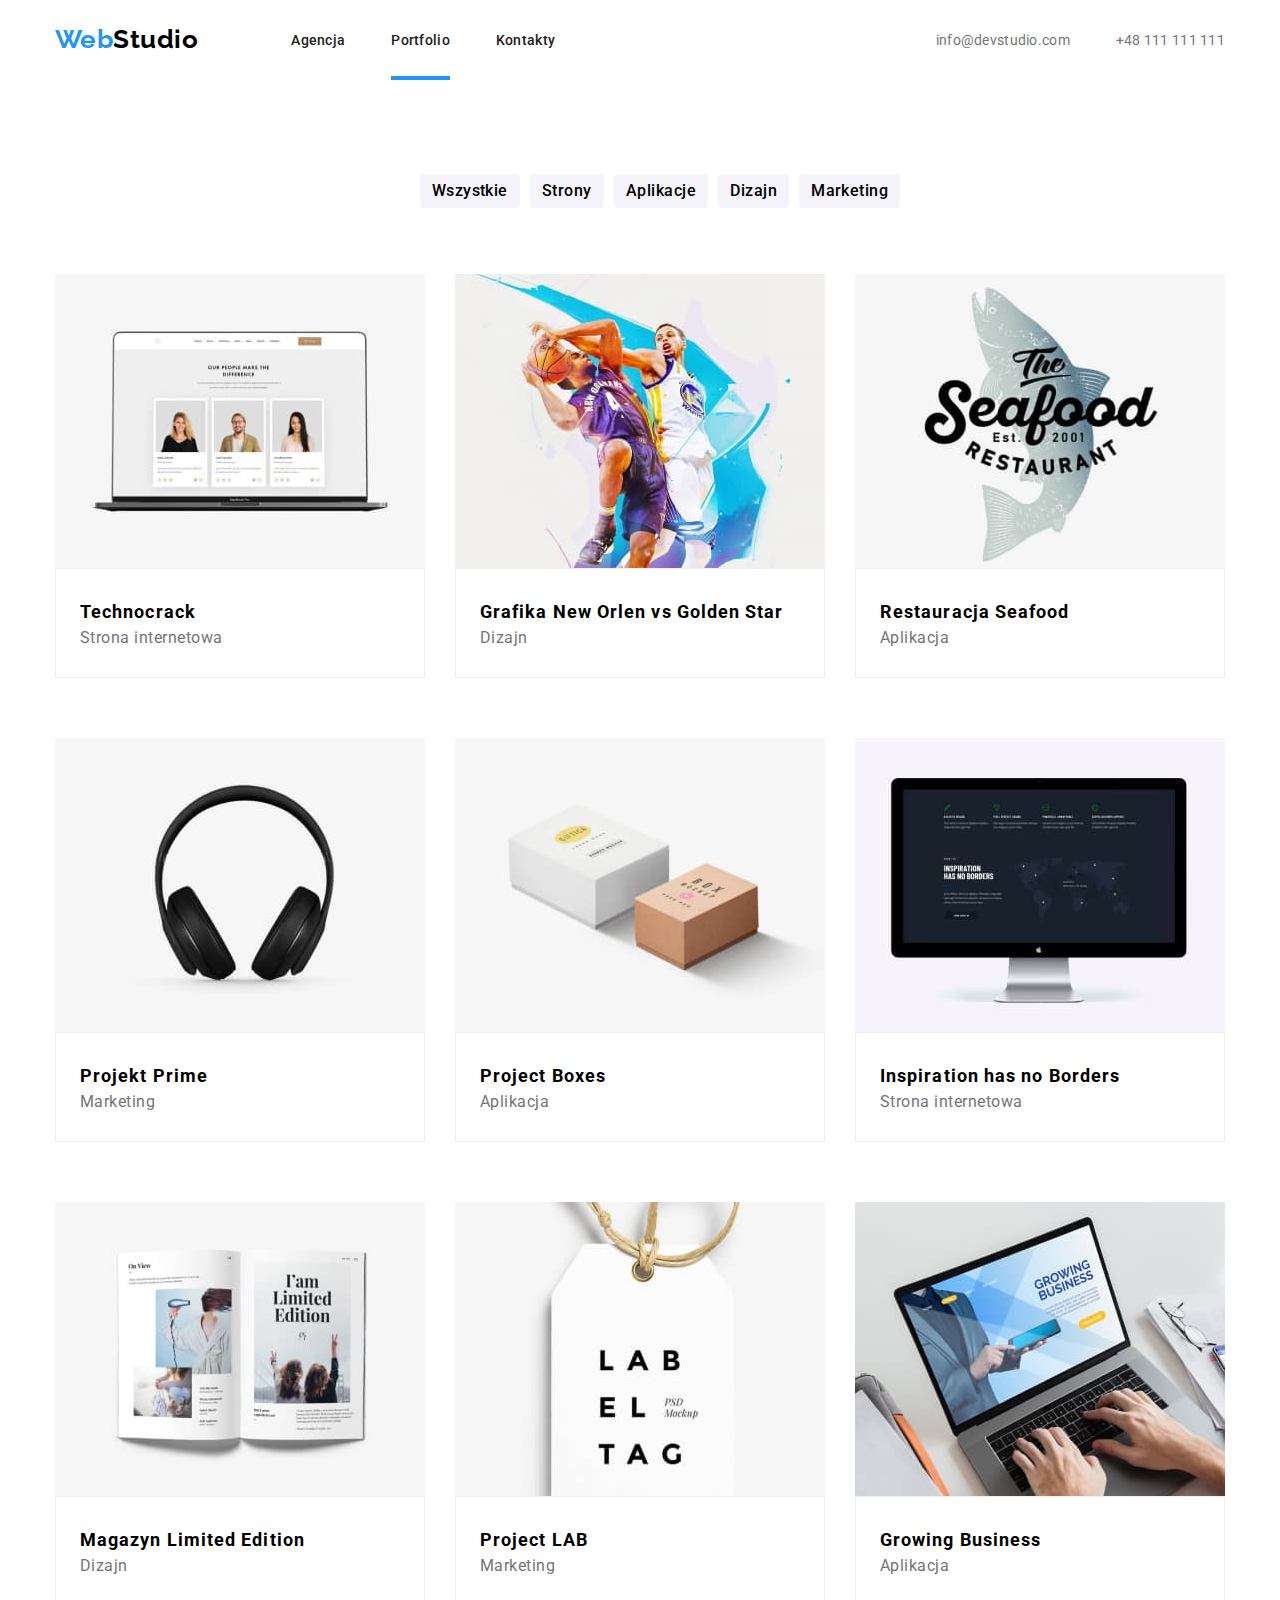
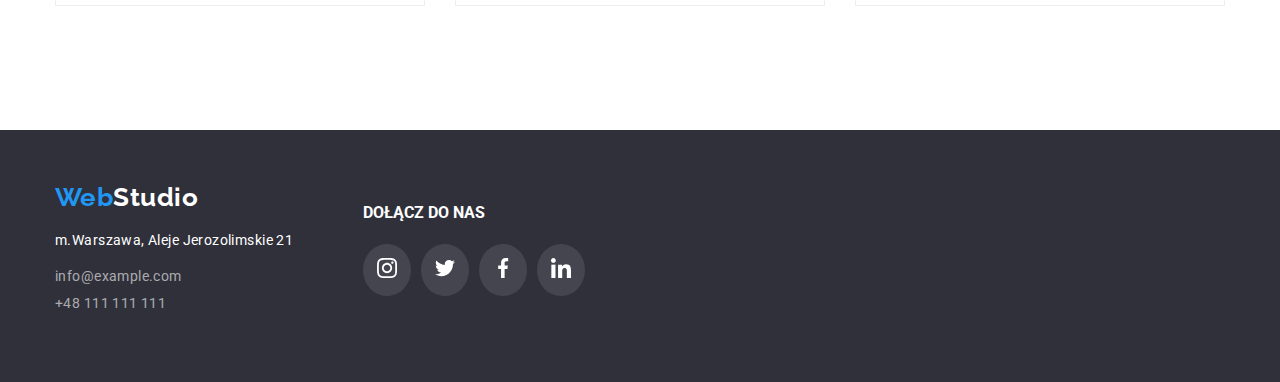
==== commit 1524d191: "Add files via upload" ====
--- a/portfolio.html
+++ b/portfolio.html
@@ -24,7 +24,7 @@
                             </a>
                             <ul>             
                                 <li><a class="logoup2 nolink" href="Agencja">Agencja</a></li>
-                                <li><a class="logoup2 nolink" href="portfolio.html">Portfolio</a></li>
+                                <li><a class="logoup2 nolink nolink-line" href="portfolio.html">Portfolio</a></li>
                                 <li><a class="logoup2 nolink" href="kontakty">Kontakty</a></li>
                             </ul>
                         </nav>
@@ -62,11 +62,15 @@
                         <li>
                             <div class="portimg">
                                 <img src="images/imgP1.jpg" alt="1" width="370" height="294"/>
+                                    <div class="overlay">
+                                        <p>Lorem ipsum dolor sit amet consectetur adipisicing elit. Neque dicta quae qui!</p>
+
+                                    </div>
                             </div>
                             <div class="wraptext">
                                 <h3>Technocrack</h3>
                                 <p>Strona internetowa</p>
-                            </div>   
+                            </div>
                         </li>
                         <li>
                             <div class="portimg">
--- a/css/styles.css
+++ b/css/styles.css
@@ -1,3 +1,10 @@
+/* KOLORY  */
+:root {
+    --color1: rgba(175, 177, 184, 1);
+    --color-blue: rgba(33, 150, 243, 1);
+}
+
+
 .container {
     margin: 0 auto;
     inline-size: 100%;
@@ -10,6 +17,17 @@
 
 .nolink {
     text-decoration: none;
+    position: relative;
+}
+.nolink-line::after {
+    content:"";
+    position: absolute;
+    background-color: var(--color-blue);
+    left: 0;
+    width: 100%;
+    height: 4px;
+    bottom: -32px;
+
 }
 .headcont {
     /* background-color: aqua; */
@@ -89,6 +107,19 @@
 .logoup3:hover {
     color: #2196F3;
 }
+.nolink-mail {
+    /* gap: 30px; */
+    /* position: relative; */
+}
+/* .nolink-mail::before {
+    content: url();
+    position: absolute;
+    width: 16px;
+    height: 12px;
+    background-image: url(/images/icons.svg#icon-envelope);
+    fill:#000000;
+    background-color: #757575;
+} */
 
 
                         /* FOOTER  */
@@ -415,11 +446,18 @@
     }
 .teamdivsvg li:hover {
     background-color: #2196F3;
-}
-.teamdivsvg svg:hover {
-    
-
-}
+    fill: #ffffff;
+}
+.teamdivsvg li:hover svg {
+    fill: #ffffff;
+}
+.teamdivsvg svg {
+    fill: #AFB1B8;
+}
+/* .teamdivsvg svg:hover {
+    fill: #FFFFFF;
+    fill: blueviolet;
+} */
 
 
 
@@ -455,10 +493,12 @@
 }
 .castomerscontdiv svg {
     border:1px solid #AFB1B8;
+    fill: #AFB1B8;
 }
 .castomerscontdiv svg:hover {
     border: solid 1px #2196F3;
-    fill: #2196F3;
+    fill: var(--color-blue);
+    /* fill: #2196f3; */
 }
 
 
@@ -509,7 +549,7 @@
 .bsection button:focus {
     box-shadow: 0px 3px 1px rgba(0, 0, 0, 0.1), 0px 1px 2px rgba(0, 0, 0, 0.08), 0px 2px 2px rgba(0, 0, 0, 0.12);
 }
-
+                                /* SEKCJA 2  */
 .wrap {
     /* background-color: antiquewhite; */
     display: flex;
@@ -533,8 +573,15 @@
     box-shadow: 0px 1px 1px rgba(0, 0, 0, 0.12), 0px 4px 4px rgba(0, 0, 0, 0.06), 1px 4px 6px rgba(0, 0, 0, 0.16);
 }
 .portimg {
+    position: relative;
     width: 370px;
     height: 294px;
+    /* overflow: hidden; */
+}
+.portimg:hover .overlay {
+    transform: translatex(0);
+    background-color: #2196F3;
+    /* background-color: blueviolet; */
 }                     
 .wraptext {
     background-color: #ffffff;
@@ -558,4 +605,22 @@
     line-height: 0.533;
     /* line-height: 30px; */
     letter-spacing: 0.03em;
+}
+
+.overlay {
+    position: absolute;
+  top: 0;
+  left: 0;
+  width: 100%;
+  height: 100%;
+
+  transform: translatex(-100%);
+  transition: transform 250ms ease;
+}
+.overlay > p {
+    font-size: 24px;
+    font-family: 'Times New Roman', Times, serif;
+    line-height: 30px;
+    color: #ffffff;
+
 }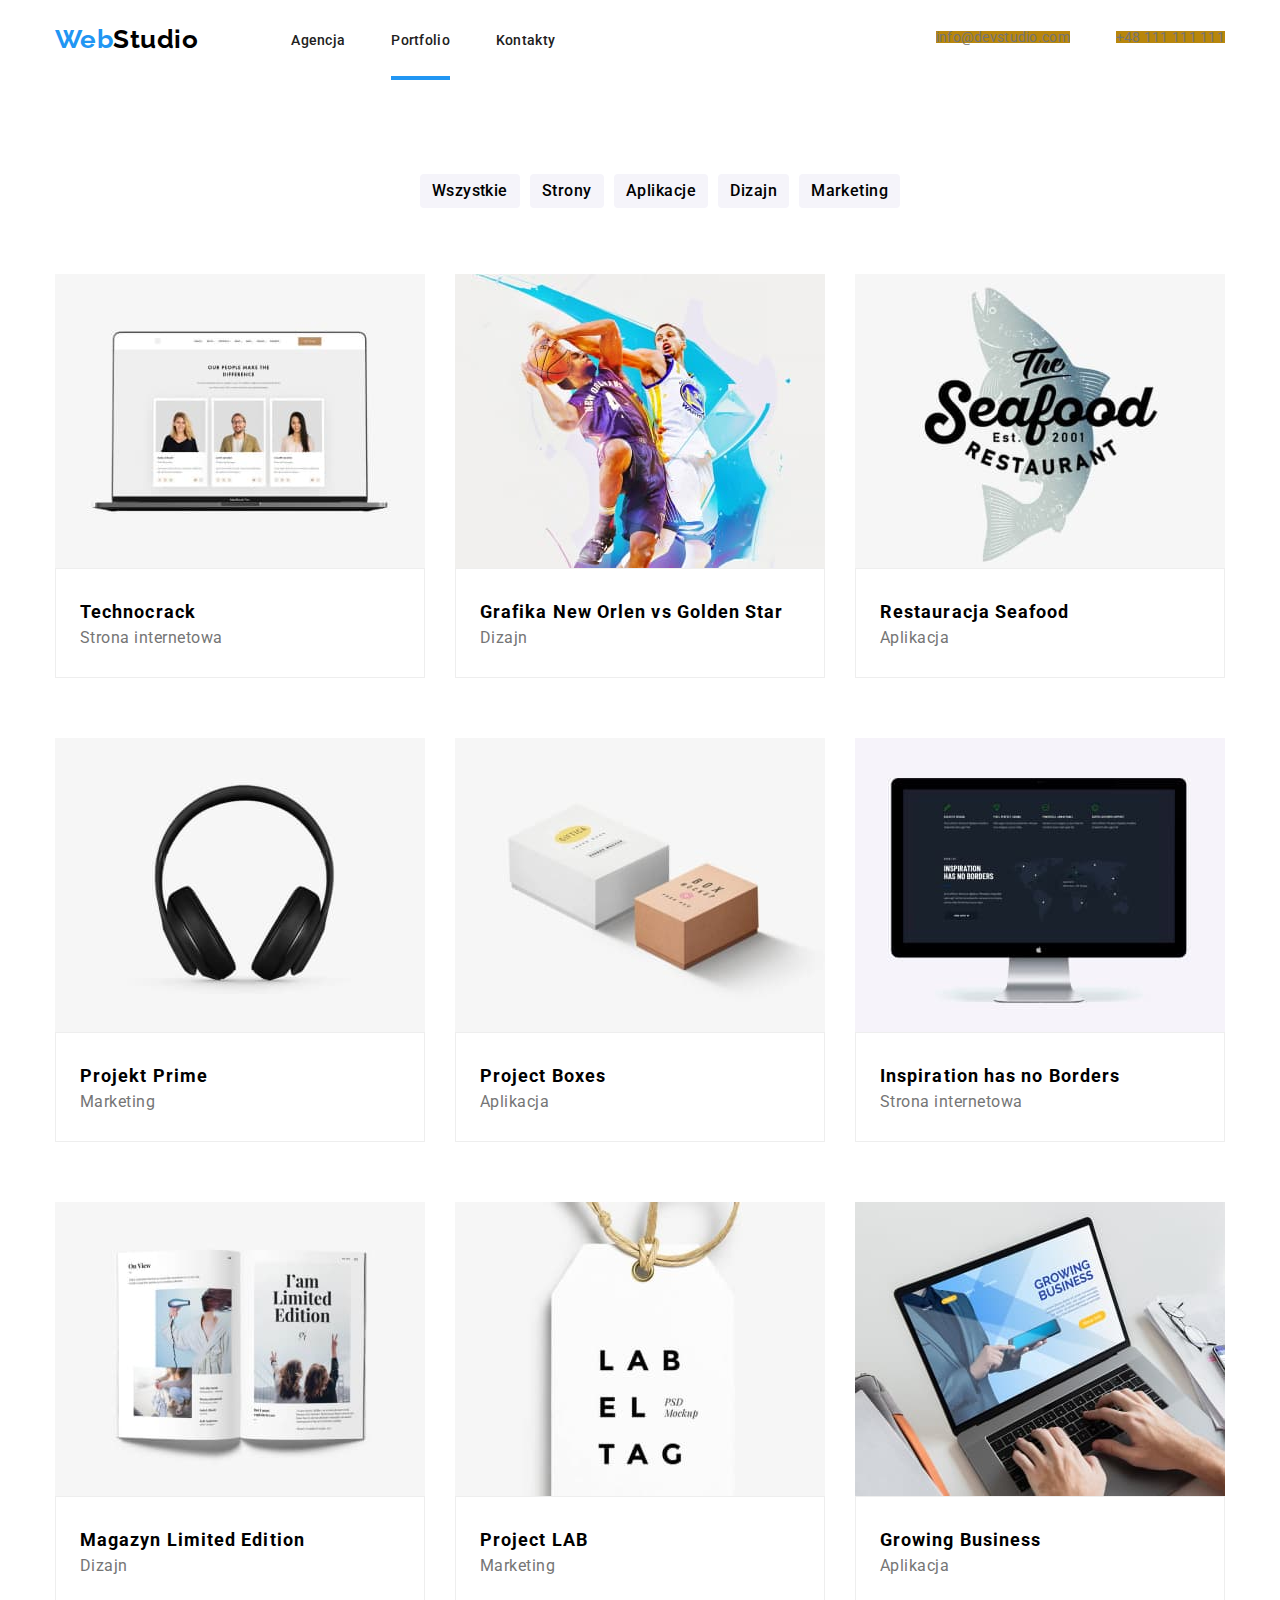
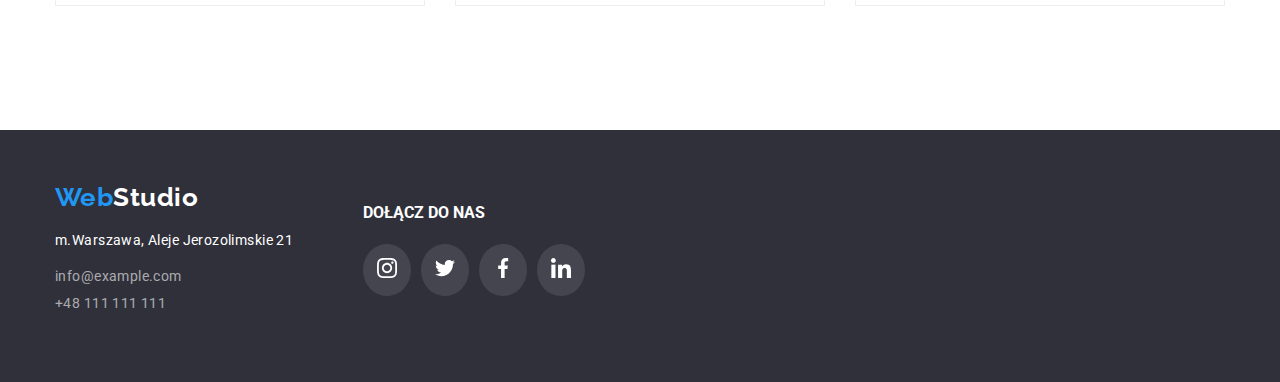
==== commit f9af843e: "Add files via upload" ====
--- a/portfolio.html
+++ b/portfolio.html
@@ -63,8 +63,13 @@
                             <div class="portimg">
                                 <img src="images/imgP1.jpg" alt="1" width="370" height="294"/>
                                     <div class="overlay">
-                                        <p>Lorem ipsum dolor sit amet consectetur adipisicing elit. Neque dicta quae qui!</p>
-
+                                        <p>Technocrack jest popularną platformą wykorzystywaną do 
+                                            rozpowszechniania koronawirusa.
+                                            Firmy wykorzystują tę platformę do 
+                                            celów szpiegowskich i ataków na 
+                                            niezabezpieczone serwery 
+                                            konkurencji
+                                        </p>
                                     </div>
                             </div>
                             <div class="wraptext">
@@ -75,6 +80,15 @@
                         <li>
                             <div class="portimg">
                                 <img src="images/imgP2.jpg" alt="2" width="370" height="294"/>
+                                    <div class="overlay">
+                                        <p>Technocrack jest popularną platformą wykorzystywaną do 
+                                            rozpowszechniania koronawirusa.
+                                            Firmy wykorzystują tę platformę do 
+                                            celów szpiegowskich i ataków na 
+                                            niezabezpieczone serwery 
+                                            konkurencji
+                                        </p>
+                                    </div>
                             </div>
                             <div class="wraptext">
                                 <h3>Grafika New Orlen vs Golden Star</h3>
@@ -84,6 +98,15 @@
                         <li>
                             <div class="portimg">
                                 <img src="images/imgP3.jpg" alt="3" width="370" height="294"/>
+                                    <div class="overlay">
+                                        <p>Technocrack jest popularną platformą wykorzystywaną do 
+                                            rozpowszechniania koronawirusa.
+                                            Firmy wykorzystują tę platformę do 
+                                            celów szpiegowskich i ataków na 
+                                            niezabezpieczone serwery 
+                                            konkurencji
+                                        </p>
+                                    </div>
                             </div>
                             <div class="wraptext">
                                 <h3>Restauracja Seafood</h3>
@@ -93,6 +116,15 @@
                         <li>
                             <div class="portimg">
                                 <img src="images/imgP4.jpg" alt="4" width="370" height="294"/>
+                                    <div class="overlay">
+                                        <p>Technocrack jest popularną platformą wykorzystywaną do 
+                                            rozpowszechniania koronawirusa.
+                                            Firmy wykorzystują tę platformę do 
+                                            celów szpiegowskich i ataków na 
+                                            niezabezpieczone serwery 
+                                            konkurencji
+                                        </p>
+                                    </div>
                             </div>
                             <div class="wraptext">
                                 <h3>Projekt Prime</h3>
@@ -102,6 +134,15 @@
                         <li>
                             <div class="portimg">
                                 <img src="images/imgP5.jpg" alt="5" width="370" height="294"/>
+                                    <div class="overlay">
+                                        <p>Technocrack jest popularną platformą wykorzystywaną do 
+                                            rozpowszechniania koronawirusa.
+                                            Firmy wykorzystują tę platformę do 
+                                            celów szpiegowskich i ataków na 
+                                            niezabezpieczone serwery 
+                                            konkurencji
+                                        </p>
+                                    </div>
                             </div>
                             <div class="wraptext">
                                 <h3>Project Boxes</h3>
@@ -111,6 +152,15 @@
                         <li>
                             <div class="portimg">
                                 <img src="images/imgP6.jpg" alt="6" width="370" height="294"/>
+                                    <div class="overlay">
+                                        <p>Technocrack jest popularną platformą wykorzystywaną do 
+                                            rozpowszechniania koronawirusa.
+                                            Firmy wykorzystują tę platformę do 
+                                            celów szpiegowskich i ataków na 
+                                            niezabezpieczone serwery 
+                                            konkurencji
+                                        </p>
+                                    </div>
                             </div>
                             <div class="wraptext">
                                 <h3>Inspiration has no Borders</h3>
@@ -120,6 +170,15 @@
                         <li>
                             <div class="portimg">
                                 <img src="images/imgP7.jpg" alt="7" width="370" height="294"/>
+                                    <div class="overlay">
+                                        <p>Technocrack jest popularną platformą wykorzystywaną do 
+                                            rozpowszechniania koronawirusa.
+                                            Firmy wykorzystują tę platformę do 
+                                            celów szpiegowskich i ataków na 
+                                            niezabezpieczone serwery 
+                                            konkurencji
+                                        </p>
+                                    </div>
                             </div>
                             <div class="wraptext">
                                 <h3>Magazyn Limited Edition</h3>
@@ -129,6 +188,15 @@
                         <li>
                             <div class="portimg">
                                 <img src="images/imgP8.jpg" alt="8" width="370" height="294"/>
+                                    <div class="overlay">
+                                        <p>Technocrack jest popularną platformą wykorzystywaną do 
+                                            rozpowszechniania koronawirusa.
+                                            Firmy wykorzystują tę platformę do 
+                                            celów szpiegowskich i ataków na 
+                                            niezabezpieczone serwery 
+                                            konkurencji
+                                        </p>
+                                    </div>
                             </div>
                             <div class="wraptext">
                                 <h3>Project LAB</h3>
@@ -138,6 +206,15 @@
                         <li>
                             <div class="portimg">
                                 <img src="images/imgP9.jpg" alt="9" width="370" height="294"/>
+                                    <div class="overlay">
+                                        <p>Technocrack jest popularną platformą wykorzystywaną do 
+                                            rozpowszechniania koronawirusa.
+                                            Firmy wykorzystują tę platformę do 
+                                            celów szpiegowskich i ataków na 
+                                            niezabezpieczone serwery 
+                                            konkurencji
+                                        </p>
+                                    </div>
                             </div>
                             <div class="wraptext">
                                 <h3>Growing Business</h3>
--- a/css/styles.css
+++ b/css/styles.css
@@ -69,7 +69,16 @@
     
 }
 .head2 {
+    /* background-color: darkslateblue; */
     
+}
+.head2list {
+    /* background-color: cornsilk; */
+    /* display: flex;
+    display: inline-flex;
+    justify-content: center;
+    align-items: center; 
+    margin-right: 10px; */
 }
 .logoup {
     font-family: 'Raleway', sans-serif;
@@ -94,12 +103,15 @@
     letter-spacing: 0.02em;
 }
 .logoup3 {
+    background-color: darkgoldenrod;
     color: #757575;
     font-size: 500;
     font-size: 14px;
     line-height: 0.875;
     /* line-height: 16px; */
     letter-spacing: 0.02em;
+    display: flex;
+    align-items: center;
 }
 .logoup2:hover {
     color: #2196F3;
@@ -108,9 +120,17 @@
     color: #2196F3;
 }
 .nolink-mail {
+    /* display: flex; */
+
+    /* background-color: darkseagreen; */
     /* gap: 30px; */
     /* position: relative; */
 }
+/* .nolink-mail::after {
+    background-color: darkred;
+    width: 100%;
+    height: 100%;
+} */
 /* .nolink-mail::before {
     content: url();
     position: absolute;
@@ -217,6 +237,34 @@
 .footdown li {}
 
 
+.foot-div-three {
+    background-color: burlywood;
+}
+.foot-div-three h4 {
+    text-transform: uppercase;
+    color: #ffffff;
+}
+.foot-div-three input {
+    width: 358px;
+    height: 50px;
+    border-radius: 4px;
+    /* border-color: aqua; */
+    background-color:#2F303A;
+}
+.foot-div-three-button {
+    width: 200px;
+    height: 50px;
+    background-color: rgba(33, 150, 243, 1);
+    color: rgba(255, 255, 255, 1);
+    font-weight: 700px;
+    font-size: 16px;
+    line-height: 0.53;
+    border-radius: 4px;
+    border: 0;
+    margin-left: 12px;
+    position: relative;
+}
+
 
 
                         /* MAIN  */
@@ -242,7 +290,7 @@
     align-items: center;
 }
 .div1box {
-    align-items: center;
+    /* align-items: center; */
     font-family: 'Roboto', sans-serif;
     /* max-width: 696px; */
 }
@@ -257,7 +305,7 @@
     margin: 0 auto 30px auto;
     max-inline-size: 696px;
 }
-.div1sec1 button {
+.sec1-button {
     font-size: 16px;
     font-weight: 700;
     color:#FFFFFF;
@@ -272,6 +320,167 @@
 }
 
 
+
+
+
+
+
+             /* MODAL  */
+.backdrop {
+    position: fixed;
+    left: 0;
+    top: 0;
+    width: 100%;
+    height: 100%;
+    background-color: rgba(0 0 0/ .2 );
+    transition: transform 0.25s;
+    display: flex;
+
+}
+.is-hidden {
+    /* display: none; */
+    transform: translateX(-100%);
+}
+.modal {
+    font-family: 'Roboto', sans-serif;
+    width: 528px;
+    height: 581px;
+    border-radius: 4px;
+    background-color: #ffffff;
+    margin: auto;
+    position: relative;
+
+}
+.modal-button-close {
+    cursor: pointer;
+    width: 30px;
+    height: 30px;
+    border-radius: 50%;
+    background-color: #ffffff;
+    border-color: rgba(0, 0, 0, 0.1);
+    position: absolute;
+    right: 8px;
+    top: 8px;
+    
+}
+
+.modal-head {
+    /* background-color: burlywood; */
+    margin-top: 40px;
+}
+.modal-head h2 {
+    font-size: 20px;
+    line-height: 0.85;
+    color: rgba(33, 33, 33, 1);
+}
+
+
+.modal-one-div ul {
+    list-style: none;
+    padding: 0;
+}
+.modal-one-div li {
+    margin-top: 28px;
+}
+.form-one {
+    /* background-color: darkgreen; */
+    display: flex;
+    justify-content: center;
+}
+.fieldset {
+    /* background-color: chocolate; */
+    border-color: var(--color-blue);
+    border-radius: 4px;
+    margin: 0;
+    padding: 0;
+    width: 448px;
+    height: 40px;
+    display: flex;
+    align-items: center;
+    position: relative;
+}
+.fieldset-sec {
+    /* background-color: rgb(30, 57, 210); */
+    border-color: var(--color-blue);
+    border-radius: 4px;
+    margin: 0;
+    padding: 0;
+    width: 448px;
+    height: 120px;
+    display: flex;
+    align-items: center;
+    position: relative;
+}
+
+.input-one {
+    margin-left: 15px;
+    width: 380px;
+    height: 16px;
+    /* background-color: cadetblue; */
+    /* border-radius: 4px; */
+    /* border-color: goldenrod; */
+    border: 0;
+    
+    color: rgba(117, 117, 117, 1);
+}
+
+.input-sec {
+    font-size: 12px;
+    width: 416px;
+    height: 96px;
+    margin-left: 15px;
+    border: 0;
+    /* width: 150px;
+    height: 16px; */
+    /* border-radius: 4px; */
+    /* border-color: goldenrod; */
+}
+.label-one {
+    position: absolute;
+    top: -16px;
+    font-size: 12px;
+}
+.label-one-svg {
+    margin-left: 15px;
+}
+
+.modal-two-div {
+    background-color: antiquewhite;
+}
+.modal-two-div ul {
+    list-style: none;
+    display: flex;
+    align-items: center;
+}
+
+
+
+.modal-three-div {
+    background-color: aquamarine;
+}
+.modal-three-div button {
+    width: 200px;
+    height: 50px;
+    border: none;
+    border-radius: 4px;
+    font-family: inherit;
+    font-weight: 700px;
+    font-size: 16px;
+    line-height: 0.53;
+    background-color: rgba(33, 150, 243, 1);
+    color: #ffffff;
+}
+
+
+
+
+
+
+
+
+
+
+
                         /* SEKCJA 2 */
 
 
@@ -367,7 +576,27 @@
     padding: 0;
     margin-bottom: 94px;
 }
-
+.loremimgdiv img {
+    position: relative;
+}
+.lorem-img-foot {
+    /* background-color: darksalmon; */
+    background-color: rgba(47, 48, 58, 0.8);
+    width: 370px;
+    height: 70px;
+    position: absolute;
+    /* z-index: 1; */
+    top: 1455px;
+    display: flex;
+    align-items: center;
+    justify-content: center;
+}
+.lorem-img-foot h3 {
+    color: rgba(255, 255, 255, 1);
+    text-transform: uppercase;
+    font-size: 14px;
+    line-height: 0.85;
+}
 
 
 
@@ -576,11 +805,11 @@
     position: relative;
     width: 370px;
     height: 294px;
-    /* overflow: hidden; */
+    overflow: hidden;
 }
 .portimg:hover .overlay {
-    transform: translatex(0);
-    background-color: #2196F3;
+    transform: translatey(0);
+    background-color: rgba(33, 150, 243, 0.9);
     /* background-color: blueviolet; */
 }                     
 .wraptext {
@@ -611,16 +840,19 @@
     position: absolute;
   top: 0;
   left: 0;
-  width: 100%;
-  height: 100%;
-
-  transform: translatex(-100%);
+  /* width: 370px;
+  height: 294px; */
+  padding: 49px 45px 49px 24px;
+
+  transform: translatey(100%);
   transition: transform 250ms ease;
 }
 .overlay > p {
-    font-size: 24px;
-    font-family: 'Times New Roman', Times, serif;
-    line-height: 30px;
+    font-size: 18px;
+    font-family: 'Roboto', sans-serif;
+    line-height: 1.55;
     color: #ffffff;
+    margin:auto;
+    
 
 }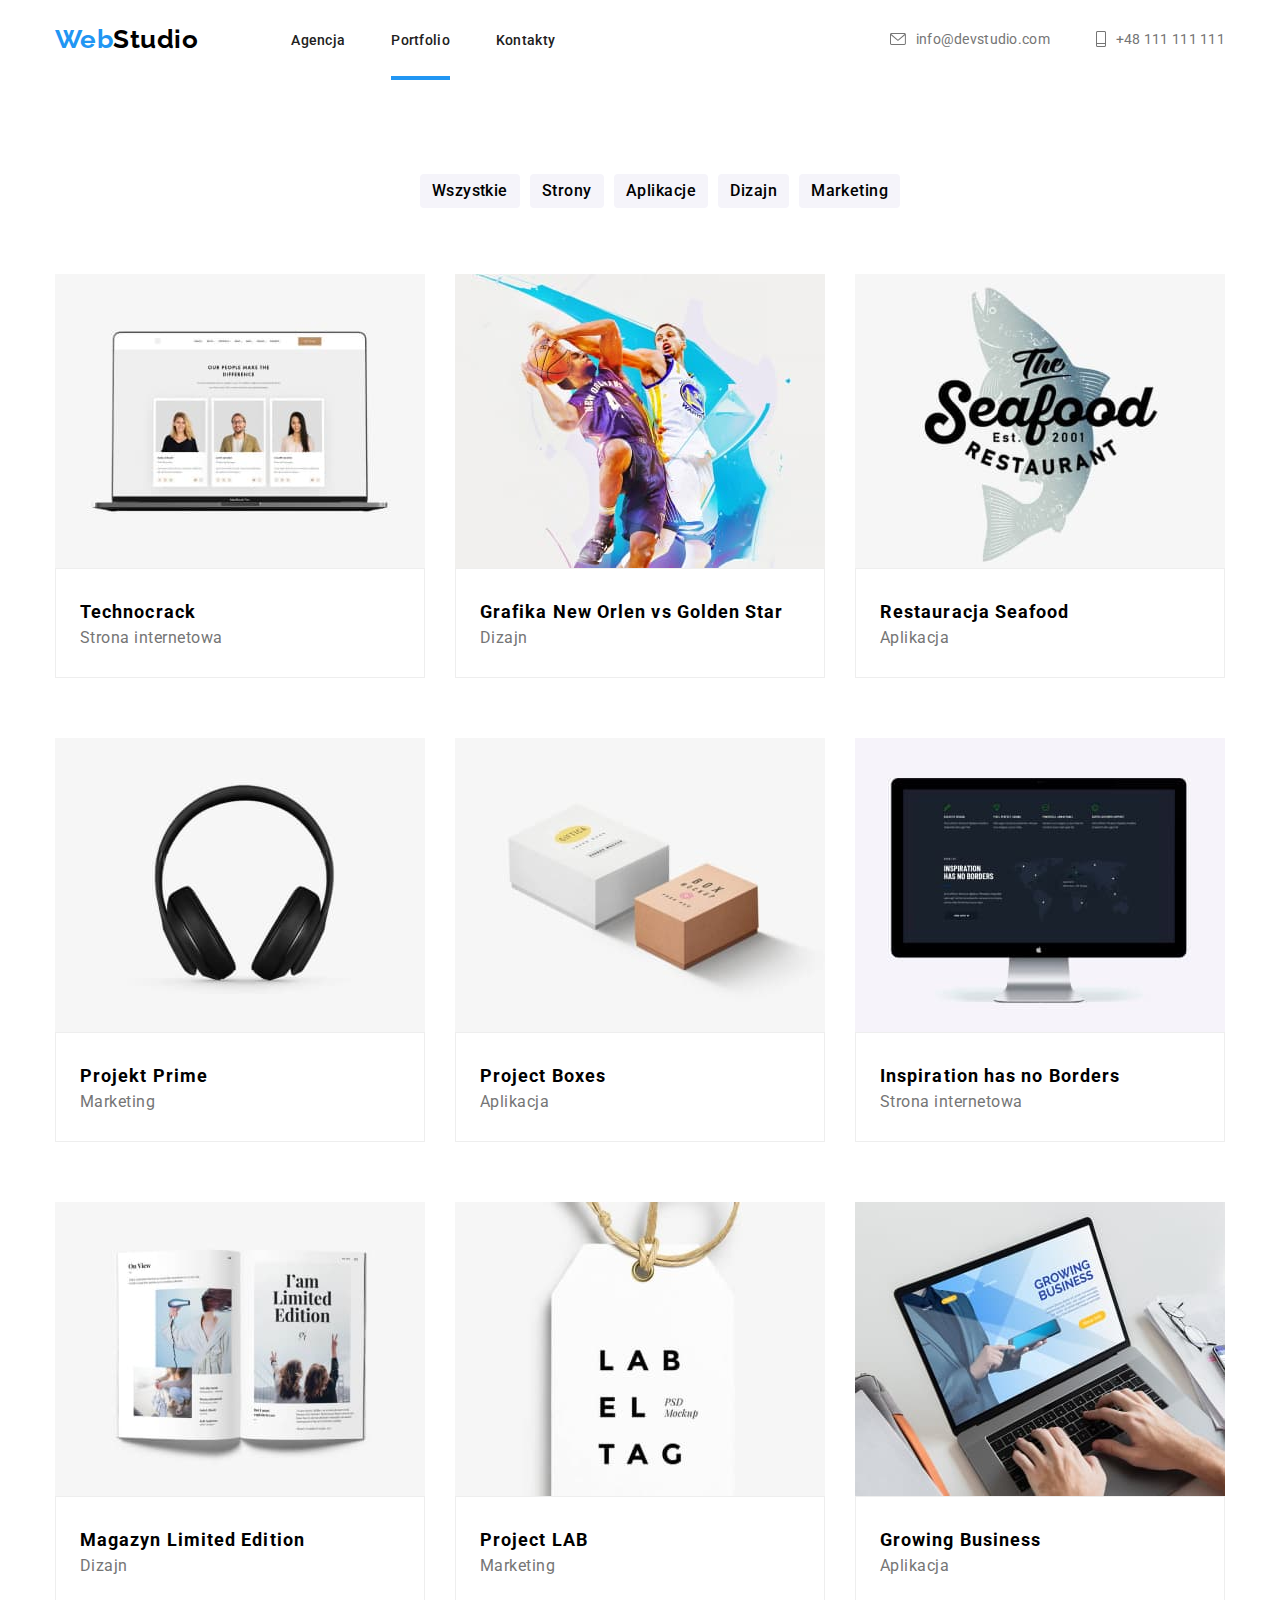
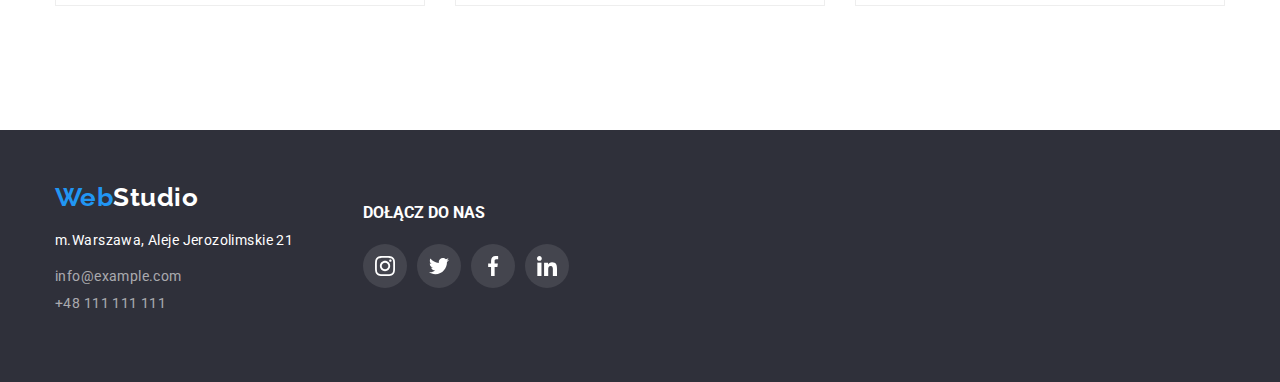
==== commit 5c1e2340: "Add files via upload" ====
--- a/portfolio.html
+++ b/portfolio.html
@@ -32,8 +32,8 @@
                     <div class="headdiv">
                         <nav class="head2">
                             <ul class="head2list">
-                                <li><a class="logoup3 nolink" href="mailto:info@devstudio.com">info@devstudio.com</a></li>
-                                <li><a class="logoup3 nolink" href="tel:+48 111 111 111">+48 111 111 111</a></li>
+                                <li><svg width="16px" height="12px"><use href="./images/icons.svg#icon-mail"></use></svg><a class="logoup3 nolink" href="mailto:info@devstudio.com">info@devstudio.com</a></li>
+                                <li><svg width="10px" height="16px"><use href="./images/icons.svg#icon-phone"></use></svg><a class="logoup3 nolink" href="tel:+48 111 111 111">+48 111 111 111</a></li>
                             </ul>
                         </nav>
                     </div>
--- a/css/styles.css
+++ b/css/styles.css
@@ -74,11 +74,26 @@
 }
 .head2list {
     /* background-color: cornsilk; */
+    display: flex;
+    justify-content: center;
     /* display: flex;
     display: inline-flex;
     justify-content: center;
     align-items: center; 
     margin-right: 10px; */
+}
+.head2list li {
+    /* background-color: blue; */
+    display: flex;
+    align-items: center;
+}
+.head2list svg{ 
+    margin-right: 10px;
+    fill: #757575;
+}
+.head2list svg:hover{
+    cursor: pointer; 
+    fill: #2196F3;
 }
 .logoup {
     font-family: 'Raleway', sans-serif;
@@ -103,7 +118,7 @@
     letter-spacing: 0.02em;
 }
 .logoup3 {
-    background-color: darkgoldenrod;
+    /* background-color: darkgoldenrod; */
     color: #757575;
     font-size: 500;
     font-size: 14px;
@@ -119,13 +134,13 @@
 .logoup3:hover {
     color: #2196F3;
 }
-.nolink-mail {
+/* .nolink-mail { */
     /* display: flex; */
 
     /* background-color: darkseagreen; */
     /* gap: 30px; */
     /* position: relative; */
-}
+/* } */
 /* .nolink-mail::after {
     background-color: darkred;
     width: 100%;
@@ -221,8 +236,13 @@
     display: flex;
     gap: 10px;
 }
-.footdivtwo li {    
-    padding: 14px;
+.footdivtwo li {
+    width: 44px;
+    height: 44px;
+    display: flex;
+    justify-content: center;   
+    align-items: center; 
+    /* padding: 14px; */
     /* border: 1px solid red; */
     border-radius: 50%;
     background-color: rgba(255, 255, 255, 0.1);
@@ -669,8 +689,14 @@
 }
 .teamdivsvg li {
     /* border: 1px solid rgb(152, 146, 158); */
+    /* background-color: crimson; */
     border-radius: 50%;
-    padding: 14px;
+    width: 44px;
+    height: 44px;
+    display: flex;
+    justify-content: center;
+    align-items: center;
+    /* padding: 14px; */
     box-shadow: none;
     }
 .teamdivsvg li:hover {
